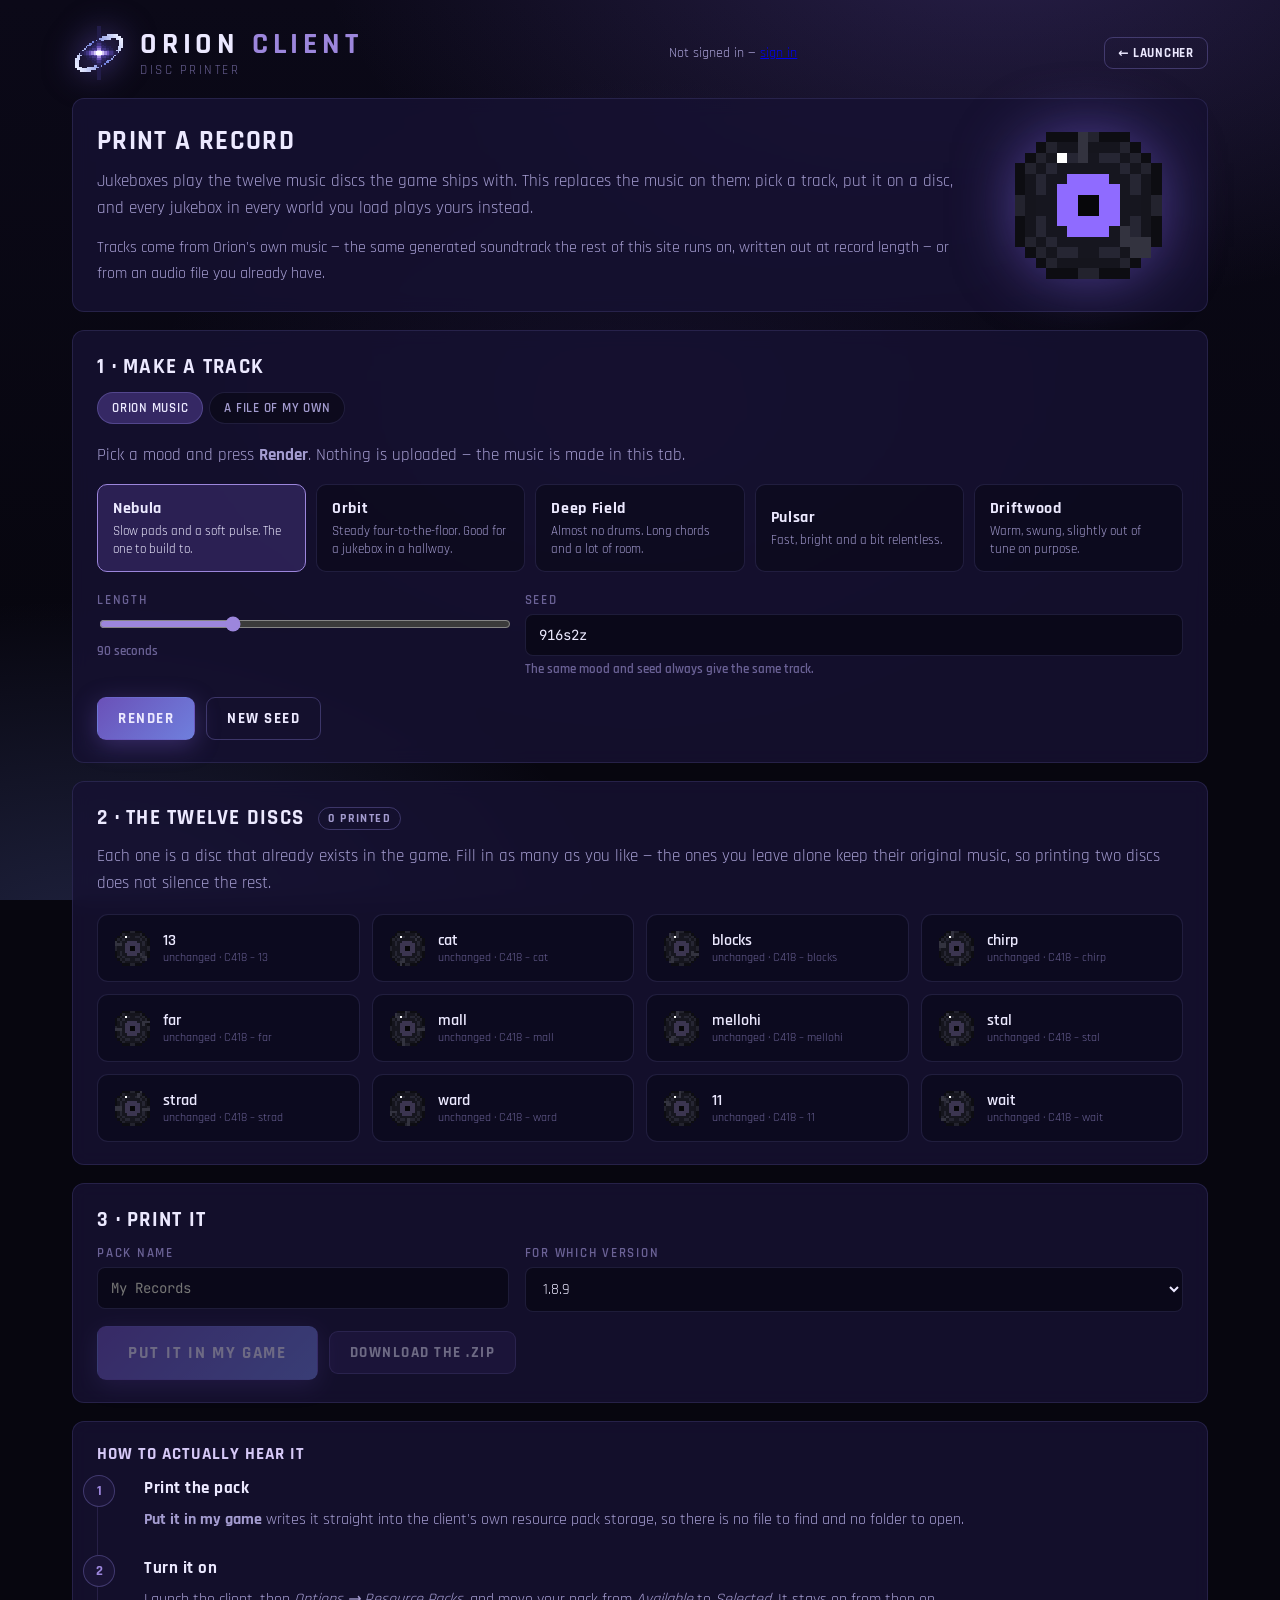
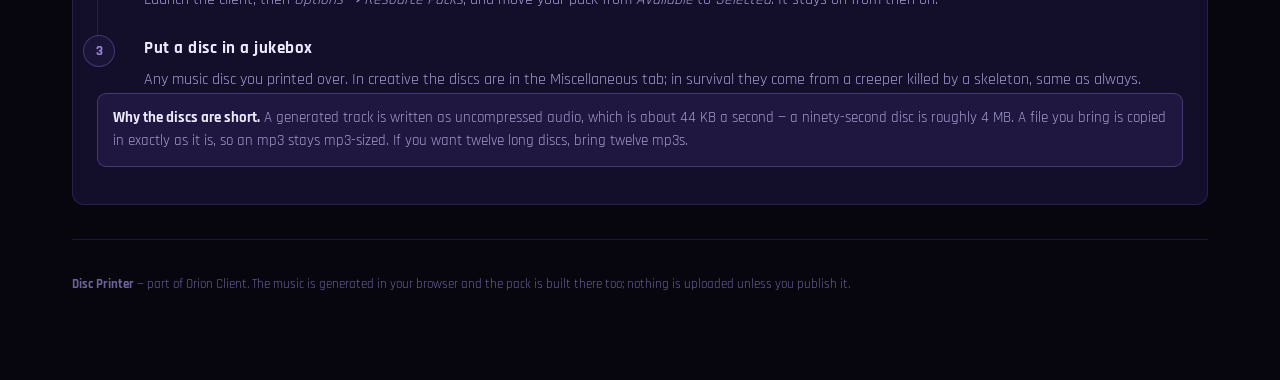
==== orion/discs/index.html @ 7f336e86 "Add the disc printer, the menu theme and proximity voice Three things, and one discovery that made a" ====
<!DOCTYPE html>
<html lang="en">
<head>
<meta charset="utf-8">
<meta name="viewport" content="width=device-width, initial-scale=1, viewport-fit=cover">
<title>Disc Printer — Orion Client</title>
<meta name="description" content="Turn Orion's own music, or your own audio, into music discs your jukeboxes will play.">
<link rel="icon" href="../assets/orion-logo.svg" type="image/svg+xml">
<link rel="preconnect" href="https://fonts.googleapis.com">
<link rel="preconnect" href="https://fonts.gstatic.com" crossorigin>
<link href="https://fonts.googleapis.com/css2?family=Rajdhani:wght@400;600;700&family=JetBrains+Mono:wght@400;600&display=swap" rel="stylesheet">
<link rel="stylesheet" href="../css/orion.css">
<link rel="stylesheet" href="discs.css">
</head>
<body>

<div id="sky"></div>
<canvas id="stars"></canvas>

<div id="shell">
  <header class="top">
    <a class="brand" href="../">
      <img src="../assets/orion-logo.svg" alt="Orion Client logo">
      <div>
        <h1>Orion<span>&nbsp;Client</span></h1>
        <div class="tag">Disc Printer</div>
      </div>
    </a>
    <div id="whoami"></div>
    <nav class="tabs">
      <a class="btn slim ghost" href="../">← Launcher</a>
    </nav>
  </header>

  <div class="hero-discs card">
    <div>
      <h2>Print a record</h2>
      <p class="lede">
        Jukeboxes play the twelve music discs the game ships with. This replaces the music on
        them: pick a track, put it on a disc, and every jukebox in every world you load plays
        yours instead.
      </p>
      <p class="muted" style="margin:10px 0 0">
        Tracks come from Orion's own music — the same generated soundtrack the rest of this site
        runs on, written out at record length — or from an audio file you already have.
      </p>
    </div>
    <div class="hero-art"><canvas id="hero-disc" width="16" height="16" aria-hidden="true"></canvas></div>
  </div>

  <div id="notice"></div>

  <!-- ============================== the press ============================== -->
  <div class="card">
    <h2>1 · Make a track</h2>

    <div class="press-tabs" id="press-tabs">
      <button class="chip on" data-src="gen">Orion music</button>
      <button class="chip" data-src="file">A file of my own</button>
    </div>

    <!-- generated -->
    <div id="src-gen">
      <p class="lede">Pick a mood and press <strong>Render</strong>. Nothing is uploaded — the music is
      made in this tab.</p>
      <div class="moods" id="moods"></div>

      <div class="form-grid">
        <label class="field">
          <span>Length</span>
          <input type="range" id="f-len" min="20" max="240" step="5" value="90">
          <span class="hint" id="len-out">90 seconds</span>
        </label>
        <label class="field">
          <span>Seed</span>
          <input type="text" id="f-seed" maxlength="24" placeholder="anything at all" autocomplete="off" spellcheck="false">
          <span class="hint">The same mood and seed always give the same track.</span>
        </label>
      </div>
      <div class="btn-row">
        <button class="btn primary" id="btn-render">Render</button>
        <button class="btn ghost" id="btn-shuffle">New seed</button>
      </div>
    </div>

    <!-- brought in -->
    <div id="src-file" style="display:none">
      <p class="lede">
        Any audio file the browser can play: mp3, ogg, wav, m4a. It is checked by actually
        decoding it, which is what the game will do too, so if it passes here it plays there.
      </p>
      <div id="drop" class="drop">
        <input type="file" id="file" accept="audio/*,.mp3,.ogg,.wav,.m4a,.flac" hidden>
        <p class="drop-main">Drop an audio file here</p>
        <p class="drop-sub">or <button class="btn slim" id="btn-pick">choose a file</button></p>
      </div>
      <div id="file-report"></div>
    </div>

    <!-- the current take, whichever way it was made -->
    <div id="take" class="take" style="display:none">
      <div class="take-art"><canvas id="take-disc" width="16" height="16"></canvas></div>
      <div class="take-body">
        <div class="take-head">
          <strong id="take-title">Untitled take</strong>
          <span class="pill" id="take-meta"></span>
        </div>
        <canvas id="wave" class="wave" width="900" height="72"></canvas>
        <div class="btn-row">
          <button class="btn slim primary" id="btn-play">Play</button>
          <button class="btn slim" id="btn-assign">Put it on a disc ↓</button>
          <button class="btn slim ghost" id="btn-discard">Throw it away</button>
        </div>
      </div>
    </div>
  </div>

  <!-- ============================== the slots ============================== -->
  <div class="card">
    <h2>2 · The twelve discs <span class="pill" id="slot-count">0 printed</span></h2>
    <p class="lede">
      Each one is a disc that already exists in the game. Fill in as many as you like — the ones
      you leave alone keep their original music, so printing two discs does not silence the rest.
    </p>
    <div class="slot-grid" id="slots"></div>
  </div>

  <!-- ============================== printing ============================== -->
  <div class="card">
    <h2>3 · Print it</h2>

    <div class="form-grid">
      <label class="field">
        <span>Pack name</span>
        <input type="text" id="f-title" maxlength="48" placeholder="My Records" autocomplete="off">
      </label>
      <label class="field">
        <span>For which version</span>
        <select id="f-version">
          <option value="1.8" selected>1.8.9</option>
          <option value="1.12.2">1.12.2</option>
        </select>
      </label>
    </div>

    <div id="print-error" class="note bad hide"></div>

    <div class="btn-row">
      <button class="btn primary big" id="btn-install">Put it in my game</button>
      <button class="btn" id="btn-download">Download the .zip</button>
      <button class="btn ghost" id="btn-publish" style="display:none">Publish to the store</button>
    </div>

    <div id="print-result"></div>

    <div class="note" id="installed-note" style="display:none"></div>
  </div>

  <!-- ============================== how and why ============================== -->
  <div class="card">
    <h3>How to actually hear it</h3>
    <ol class="steps">
      <li>
        <h4>Print the pack</h4>
        <p><strong>Put it in my game</strong> writes it straight into the client's own resource
        pack storage, so there is no file to find and no folder to open.</p>
      </li>
      <li>
        <h4>Turn it on</h4>
        <p>Launch the client, then <em>Options → Resource Packs</em>, and move your pack from
        <em>Available</em> to <em>Selected</em>. It stays on from then on.</p>
      </li>
      <li>
        <h4>Put a disc in a jukebox</h4>
        <p>Any music disc you printed over. In creative the discs are in the Miscellaneous tab;
        in survival they come from a creeper killed by a skeleton, same as always.</p>
      </li>
    </ol>
    <div class="note">
      <strong>Why the discs are short.</strong> A generated track is written as uncompressed
      audio, which is about 44 KB a second — a ninety-second disc is roughly 4 MB. A file you
      bring is copied in exactly as it is, so an mp3 stays mp3-sized. If you want twelve long
      discs, bring twelve mp3s.
    </div>
  </div>

  <footer class="foot">
    <p>
      <strong>Disc Printer</strong> — part of Orion Client. The music is generated in your
      browser and the pack is built there too; nothing is uploaded unless you publish it.
    </p>
  </footer>
</div>

<script src="../js/config.js"></script>
<script src="../js/versions.js"></script>
<script src="../js/zip.js"></script>
<script src="../js/packs.js"></script>
<script src="../js/account.js"></script>
<script src="js/music.js"></script>
<script src="js/wav.js"></script>
<script src="js/art.js"></script>
<script src="js/pack.js"></script>
<script src="js/app.js"></script>
</body>
</html>
---- orion/css/orion.css ----
/* ORION CLIENT — launcher shell. Palette is lifted from the Orion mark. */
:root {
  --void:   #07060f;
  --bg0:    #0b0918;
  --bg1:    #120e26;
  --bg2:    #1a1436;
  --panel:  rgba(23, 18, 51, 0.82);
  --panel2: rgba(32, 25, 68, 0.92);
  --line:   rgba(140, 130, 220, 0.16);
  --line2:  rgba(140, 130, 220, 0.34);
  --txt:    #ece9ff;
  --txt2:   #a49cd0;
  --txt3:   #6b6296;
  --violet: #6a51b8;
  --lilac:  #9c86dc;
  --peri:   #6f7fdd;
  --pale:   #d6c9f7;
  --ok:     #6ee7a0;
  --warn:   #ffc95a;
  --bad:    #ff6b8a;
  --r: 12px;
  --font: 'Rajdhani', 'Segoe UI', system-ui, -apple-system, sans-serif;
  --mono: 'JetBrains Mono', 'Consolas', ui-monospace, monospace;
}

* { box-sizing: border-box; }
html, body { margin: 0; padding: 0; min-height: 100%; }
body {
  background: var(--void);
  color: var(--txt);
  font-family: var(--font);
  font-size: 16px;
  -webkit-font-smoothing: antialiased;
}

/* Starfield + nebula wash behind everything. */
#sky {
  position: fixed; inset: 0; z-index: 0; pointer-events: none;
  background:
    radial-gradient(1100px 620px at 78% -8%,  rgba(106, 81, 184, 0.30), transparent 62%),
    radial-gradient(900px 560px at 6% 104%,   rgba(111, 127, 221, 0.22), transparent 60%),
    radial-gradient(700px 480px at 50% 46%,   rgba(60, 44, 120, 0.20),  transparent 70%),
    linear-gradient(180deg, var(--bg0), var(--void) 70%);
}
#stars { position: fixed; inset: 0; z-index: 0; pointer-events: none; opacity: 0.85; }

/* ============================== shell ============================== */
#shell {
  position: relative; z-index: 1;
  max-width: 1180px; margin: 0 auto; padding: 0 22px 72px;
}

header.top {
  display: flex; align-items: center; gap: 16px;
  padding: 26px 0 18px;
}
.brand { display: flex; align-items: center; gap: 14px; text-decoration: none; color: inherit; }
.brand img { width: 54px; height: 54px; display: block; image-rendering: pixelated; filter: drop-shadow(0 0 16px rgba(122, 96, 220, 0.55)); }
.brand h1 {
  margin: 0; font-size: 30px; font-weight: 700; letter-spacing: 0.16em;
  text-transform: uppercase; line-height: 1;
}
.brand h1 span { color: var(--lilac); }
.brand .tag { margin-top: 3px; font-size: 12.5px; color: var(--txt3); letter-spacing: 0.20em; text-transform: uppercase; }

nav.tabs { margin-left: auto; display: flex; gap: 6px; flex-wrap: wrap; }
nav.tabs button {
  font-family: var(--font); font-size: 14px; font-weight: 600;
  letter-spacing: 0.07em; text-transform: uppercase;
  color: var(--txt2); background: transparent;
  border: 1px solid transparent; border-radius: 999px;
  padding: 9px 13px; cursor: pointer; transition: all .16s ease;
  white-space: nowrap;
}
nav.tabs button:hover { color: var(--txt); background: rgba(140, 130, 220, 0.10); }
/* A tab that leaves the page rather than switching view, styled to match. */
nav.tabs .tab-link {
  font-family: var(--font); font-size: 14px; font-weight: 600;
  letter-spacing: 0.07em; text-transform: uppercase;
  color: var(--txt2); text-decoration: none;
  border: 1px solid transparent; border-radius: 999px;
  padding: 9px 13px; transition: all .16s ease; white-space: nowrap;
  display: inline-flex; align-items: center;
}
nav.tabs .tab-link:hover { color: var(--txt); background: rgba(140, 130, 220, 0.10); }
nav.tabs .tab-link::after { content: ' ↗'; font-size: 10px; opacity: 0.6; margin-left: 3px; }

nav.tabs button[aria-selected="true"] {
  color: var(--txt); background: rgba(106, 81, 184, 0.26); border-color: var(--line2);
}

/* ============================== views ============================== */
.view { display: none; animation: rise .26s ease both; }
.view.on { display: block; }
@keyframes rise { from { opacity: 0; transform: translateY(8px); } to { opacity: 1; transform: none; } }

.card {
  background: var(--panel); border: 1px solid var(--line); border-radius: var(--r);
  padding: 22px 24px; margin: 0 0 18px;
  backdrop-filter: blur(9px);
}
.card > h2, .card > h3 { margin: 0 0 12px; letter-spacing: 0.06em; }
.card > h2 { font-size: 21px; text-transform: uppercase; }
.card > h3 { font-size: 16.5px; color: var(--pale); text-transform: uppercase; }
.card p { margin: 0 0 12px; color: var(--txt2); line-height: 1.62; }
.card p:last-child { margin-bottom: 0; }
.card a { color: var(--peri); }

.lede { font-size: 17px; color: var(--txt2); line-height: 1.65; }
.muted { color: var(--txt3); }
.mono { font-family: var(--mono); font-size: 13.5px; }

/* ============================== hero ============================== */
.hero { display: grid; grid-template-columns: minmax(0, 1fr) 300px; gap: 26px; align-items: center; }
.hero-art { display: grid; place-items: center; }
.hero-art img {
  width: 100%; max-width: 268px; image-rendering: pixelated;
  filter: drop-shadow(0 0 42px rgba(122, 96, 220, 0.55));
  animation: hover 7s ease-in-out infinite;
}
@keyframes hover { 0%,100% { transform: translateY(-6px); } 50% { transform: translateY(6px); } }
.hero h2 { font-size: 30px; margin: 0 0 10px; letter-spacing: 0.05em; text-transform: uppercase; }

@media (max-width: 820px) {
  .hero { grid-template-columns: 1fr; }
  .hero-art { order: -1; }
  .brand h1 { font-size: 24px; }
  .brand img { width: 44px; height: 44px; }
  nav.tabs { width: 100%; margin-left: 0; }
  header.top { flex-wrap: wrap; padding-top: 18px; }
}
@media (max-width: 560px) {
  #shell { padding: 0 14px 56px; }
  .card { padding: 18px 16px; }
  nav.tabs { gap: 5px; }
  nav.tabs button { font-size: 12.5px; padding: 8px 12px; letter-spacing: 0.06em; flex: 1 1 auto; }
  .hero h2, .card > h2 { font-size: 22px; }
  .steps > li { padding-left: 34px; }
}

/* ============================== version picker ============================== */
.ver-row { display: flex; gap: 10px; flex-wrap: wrap; }
.ver {
  font-family: var(--font); text-align: left; cursor: pointer;
  background: rgba(7, 6, 15, 0.5); color: var(--txt);
  border: 1px solid var(--line); border-radius: 10px;
  padding: 11px 16px; min-width: 172px;
  display: flex; flex-direction: column; gap: 2px;
  transition: all .16s ease;
}
.ver:hover { border-color: var(--line2); background: rgba(106, 81, 184, 0.16); }
.ver.on {
  border-color: var(--lilac);
  background: linear-gradient(135deg, rgba(106, 81, 184, 0.34), rgba(111, 127, 221, 0.20));
  box-shadow: 0 4px 18px rgba(106, 81, 184, 0.28);
}
.ver.bad { opacity: 0.55; }
.ver-num { font-size: 19px; font-weight: 700; letter-spacing: 0.03em; }
.ver-note { font-size: 11.5px; color: var(--txt3); letter-spacing: 0.02em; }
.ver.on .ver-note { color: var(--txt2); }

/* ============================== buttons ============================== */
.btn {
  font-family: var(--font); font-size: 15px; font-weight: 700;
  letter-spacing: 0.10em; text-transform: uppercase;
  color: var(--txt); background: rgba(106, 81, 184, 0.24);
  border: 1px solid var(--line2); border-radius: 9px;
  padding: 11px 20px; cursor: pointer; transition: all .16s ease;
  text-decoration: none; display: inline-flex; align-items: center; gap: 9px;
}
.btn:hover:not(:disabled) { background: rgba(106, 81, 184, 0.44); border-color: var(--lilac); transform: translateY(-1px); }
.btn:disabled { opacity: 0.42; cursor: not-allowed; }
.btn.primary {
  background: linear-gradient(135deg, var(--violet), var(--peri));
  border-color: transparent; box-shadow: 0 6px 24px rgba(106, 81, 184, 0.42);
}
.btn.primary:hover:not(:disabled) { box-shadow: 0 8px 30px rgba(111, 127, 221, 0.55); }
.btn.big { font-size: 17px; padding: 15px 30px; }
.btn.slim { font-size: 12.5px; padding: 7px 13px; letter-spacing: 0.06em; }
.btn.ghost { background: transparent; }
.btn.danger:hover:not(:disabled) { background: rgba(255, 107, 138, 0.22); border-color: var(--bad); }
.btn-row { display: flex; gap: 11px; flex-wrap: wrap; align-items: center; }

/* ============================== forms ============================== */
label.field { display: block; margin: 0 0 14px; }
label.field > span {
  display: block; margin-bottom: 6px;
  font-size: 12.5px; font-weight: 600; letter-spacing: 0.14em;
  text-transform: uppercase; color: var(--txt3);
}
input[type=text], input[type=url], input[type=password], input[type=search], textarea, select {
  width: 100%; font-family: var(--mono); font-size: 14px;
  color: var(--txt); background: rgba(7, 6, 15, 0.62);
  border: 1px solid var(--line); border-radius: 8px;
  padding: 11px 13px; transition: border-color .16s ease;
}
input:focus, textarea:focus, select:focus { outline: none; border-color: var(--lilac); }
textarea { resize: vertical; min-height: 120px; line-height: 1.5; }
select { font-family: var(--font); font-size: 15px; }
.form-grid { display: grid; grid-template-columns: 1fr 1.6fr; gap: 0 16px; }
@media (max-width: 700px) { .form-grid { grid-template-columns: 1fr; } }

/* ============================== notices ============================== */
.note {
  border-radius: 9px; padding: 13px 15px; margin: 0 0 15px;
  border: 1px solid var(--line2); background: rgba(106, 81, 184, 0.14);
  font-size: 14.5px; line-height: 1.58; color: var(--txt2);
}
.note strong { color: var(--txt); }
.note.warn { border-color: rgba(255, 201, 90, 0.44); background: rgba(255, 201, 90, 0.10); }
.note.bad  { border-color: rgba(255, 107, 138, 0.44); background: rgba(255, 107, 138, 0.10); }
.note.ok   { border-color: rgba(110, 231, 160, 0.44); background: rgba(110, 231, 160, 0.10); }
.note code { font-family: var(--mono); font-size: 13px; background: rgba(7, 6, 15, 0.6); padding: 2px 6px; border-radius: 4px; }
.note.hide { display: none; }

/* ============================== server list ============================== */
.srv-list { display: flex; flex-direction: column; gap: 11px; }
.srv {
  display: grid; grid-template-columns: 12px minmax(0, 1fr) auto;
  gap: 15px; align-items: center;
  background: var(--panel2); border: 1px solid var(--line);
  border-radius: 10px; padding: 14px 17px;
  transition: border-color .16s ease;
}
.srv:hover { border-color: var(--line2); }
.dot { width: 11px; height: 11px; border-radius: 50%; background: var(--txt3); box-shadow: 0 0 0 3px rgba(107, 98, 150, 0.16); }
.dot.ok  { background: var(--ok);  box-shadow: 0 0 0 3px rgba(110, 231, 160, 0.20); }
.dot.bad { background: var(--bad); box-shadow: 0 0 0 3px rgba(255, 107, 138, 0.20); }
.dot.busy { background: var(--warn); animation: pulse 1s ease-in-out infinite; }
@keyframes pulse { 0%,100% { opacity: 1; } 50% { opacity: 0.32; } }

.srv-name { font-size: 18px; font-weight: 600; letter-spacing: 0.02em; word-break: break-word; }
.srv-addr { font-family: var(--mono); font-size: 13px; color: var(--txt2); word-break: break-all; margin-top: 3px; }
.srv-meta { font-size: 12.5px; color: var(--txt3); margin-top: 5px; }
.srv-meta .bad { color: var(--bad); }
.srv-meta .ok { color: var(--ok); }
.srv-acts { display: flex; gap: 7px; flex-wrap: wrap; justify-content: flex-end; }
@media (max-width: 700px) {
  .srv { grid-template-columns: 12px minmax(0, 1fr); }
  .srv-acts { grid-column: 1 / -1; justify-content: flex-start; }
}

.empty { text-align: center; padding: 40px 20px; color: var(--txt3); }
.empty img { width: 84px; image-rendering: pixelated; opacity: 0.45; margin-bottom: 14px; }

/* ============================== guide ============================== */
.steps { counter-reset: step; list-style: none; padding: 0; margin: 0; }
.steps > li {
  counter-increment: step; position: relative;
  padding: 0 0 22px 46px; margin: 0;
  border-left: 1px solid var(--line); 
}
.steps > li:last-child { border-left-color: transparent; padding-bottom: 0; }
.steps > li::before {
  content: counter(step);
  position: absolute; left: -15px; top: -2px;
  width: 30px; height: 30px; border-radius: 50%;
  display: grid; place-items: center;
  font-weight: 700; font-size: 14px;
  background: var(--bg2); border: 1px solid var(--line2); color: var(--lilac);
}
.steps h4 { margin: 2px 0 8px; font-size: 17px; letter-spacing: 0.03em; }
.steps p { margin: 0 0 10px; color: var(--txt2); line-height: 1.62; }
.steps p:last-child { margin-bottom: 0; }
.steps a { color: var(--peri); }

pre.code {
  font-family: var(--mono); font-size: 13px; line-height: 1.6;
  background: rgba(7, 6, 15, 0.72); border: 1px solid var(--line);
  border-radius: 8px; padding: 13px 15px; margin: 0 0 12px;
  overflow-x: auto; color: var(--pale);
}
pre.code .c { color: var(--txt3); }

table.tbl { width: 100%; border-collapse: collapse; font-size: 14.5px; margin: 0 0 12px; display: block; overflow-x: auto; }
table.tbl th, table.tbl td { text-align: left; padding: 9px 12px; border-bottom: 1px solid var(--line); }
table.tbl th { color: var(--txt3); font-size: 12px; letter-spacing: 0.12em; text-transform: uppercase; font-weight: 600; }
table.tbl td { color: var(--txt2); }
table.tbl td:first-child { color: var(--txt); font-family: var(--mono); font-size: 13px; white-space: nowrap; }

/* ============================== game frame ============================== */
#game-shell { position: fixed; inset: 0; z-index: 50; background: #000; display: none; }
#game-shell.on { display: block; }
#game_frame { position: absolute; inset: 0; }
#game_frame canvas { display: block; }
#game-exit {
  position: fixed; top: 10px; right: 12px; z-index: 60;
  font-size: 11.5px; padding: 6px 12px; opacity: 0.30;
}
#game-exit:hover { opacity: 1; }

/* ------------------------------------------------------------ boot screen
   Shown from the moment Launch is pressed until the game's own canvas takes
   over. It is the one loading screen Orion fully owns — the client's own is a
   texture, replaceable from theme/ — so it carries the stages and says how far
   along they are. */
#boot {
  position: fixed; inset: 0; z-index: 55; display: none; place-items: center;
  background: radial-gradient(1200px 700px at 50% 32%, var(--bg1) 0%, var(--void) 72%);
}
#boot.on { display: grid; }
#boot #boot-stars { position: absolute; inset: 0; width: 100%; height: 100%; }
#boot .inner { text-align: center; position: relative; z-index: 1; width: min(420px, 86vw); }
#boot img { width: 132px; image-rendering: pixelated; animation: hover 3.2s ease-in-out infinite; filter: drop-shadow(0 0 34px rgba(122, 96, 220, 0.6)); }
#boot .msg { margin-top: 22px; letter-spacing: 0.20em; text-transform: uppercase; font-size: 13.5px; color: var(--txt2); }
#boot .sub { margin-top: 9px; font-family: var(--mono); font-size: 12.5px; color: var(--txt3); }

.boot-stages {
  list-style: none; margin: 26px 0 0; padding: 0;
  text-align: left; display: grid; gap: 7px;
}
.boot-stages li {
  display: flex; align-items: center; gap: 10px;
  font-size: 14px; color: var(--txt3); letter-spacing: 0.01em;
  transition: color .2s ease;
}
.boot-stages li::before {
  content: ''; width: 9px; height: 9px; border-radius: 50%; flex: none;
  border: 1px solid var(--line2); background: transparent;
  transition: all .2s ease;
}
.boot-stages li.now { color: var(--txt); }
.boot-stages li.now::before {
  border-color: var(--lilac); background: var(--lilac);
  box-shadow: 0 0 0 4px rgba(156,134,220,0.18);
  animation: pulse 1.1s ease-in-out infinite;
}
.boot-stages li.done { color: var(--txt2); }
.boot-stages li.done::before { border-color: var(--ok); background: var(--ok); box-shadow: none; animation: none; }
@keyframes pulse { 50% { box-shadow: 0 0 0 9px rgba(156,134,220,0.05); } }
@media (prefers-reduced-motion: reduce) { .boot-stages li.now::before { animation: none; } #boot img { animation: none; } }

.boot-bar {
  margin-top: 20px; height: 4px; border-radius: 999px; overflow: hidden;
  background: rgba(140,130,220,0.14);
}
.boot-bar span {
  display: block; height: 100%; width: 0;
  background: linear-gradient(90deg, var(--violet), var(--lilac), var(--peri));
  transition: width .45s cubic-bezier(.4,0,.2,1);
}
/* While a stage is running there is nothing honest to count, so the bar
   shimmers at the width the finished stages earned rather than creeping. */
.boot-bar.working span {
  background-size: 220% 100%;
  animation: slide 1.5s linear infinite;
}
@keyframes slide { to { background-position: -220% 0; } }
@media (prefers-reduced-motion: reduce) { .boot-bar.working span { animation: none; } }

.boot-foot {
  margin-top: 14px; display: flex; justify-content: space-between; gap: 14px;
  font-size: 11.5px; color: var(--txt3); text-align: left;
}
.boot-foot #boot-elapsed { font-family: var(--mono); flex: none; }
.boot-foot #boot-hint { text-align: right; }

footer.foot {
  margin-top: 34px; padding-top: 20px; border-top: 1px solid var(--line);
  font-size: 13px; color: var(--txt3); line-height: 1.7;
}
footer.foot a { color: var(--txt2); }

.pill {
  display: inline-block; font-size: 11.5px; font-weight: 700;
  letter-spacing: 0.12em; text-transform: uppercase;
  padding: 3px 9px; border-radius: 999px; margin-left: 8px;
  border: 1px solid var(--line2); color: var(--txt2); vertical-align: middle;
}
.pill.ok  { color: var(--ok);  border-color: rgba(110, 231, 160, 0.5); }
.pill.bad { color: var(--bad); border-color: rgba(255, 107, 138, 0.5); }
.pill.warn { color: var(--warn); border-color: rgba(255, 201, 90, 0.5); }

.sr { position: absolute; width: 1px; height: 1px; overflow: hidden; clip: rect(0 0 0 0); white-space: nowrap; }

/* ============================== sign-in gate ============================== */
#gate {
  position: fixed; inset: 0; z-index: 80;
  display: none; place-items: center; padding: 24px;
  background: radial-gradient(900px 600px at 70% 0%, rgba(106,81,184,0.26), transparent 60%), var(--void);
  overflow: auto;
}
#gate.on { display: grid; }
.gate-box {
  width: 100%; max-width: 400px;
  background: var(--panel); border: 1px solid var(--line2); border-radius: 16px;
  padding: 30px 28px; text-align: center;
  box-shadow: 0 24px 70px rgba(0,0,0,0.55);
}
.gate-logo { width: 74px; image-rendering: pixelated; filter: drop-shadow(0 0 22px rgba(122,96,220,0.55)); }
.gate-box h2 {
  margin: 12px 0 4px; font-size: 24px; letter-spacing: 0.14em; text-transform: uppercase;
}
.gate-sub { margin: 0 0 20px; color: var(--txt3); font-size: 14px; }
.gate-tabs { display: flex; gap: 4px; background: rgba(7,6,15,0.5); border: 1px solid var(--line); border-radius: 9px; padding: 4px; margin-bottom: 20px; }
.gate-tab {
  flex: 1; font-family: var(--font); font-size: 13.5px; font-weight: 600; letter-spacing: 0.05em;
  color: var(--txt2); background: transparent; border: 1px solid transparent; border-radius: 6px;
  padding: 8px 6px; cursor: pointer; transition: all .14s ease;
}
.gate-tab:hover { color: var(--txt); }
.gate-tab.on { color: var(--txt); background: rgba(106,81,184,0.42); border-color: var(--line2); }
.gate-box .field { text-align: left; }
.gate-fine { margin: 16px 0 0; font-size: 12px; color: var(--txt3); line-height: 1.55; }

/* the signed-in strip in the header */
#whoami { display: flex; align-items: center; gap: 10px; margin-left: auto; }
#whoami .who { font-size: 13.5px; color: var(--txt2); }
/* "Sign out" is two words that must not wrap onto two lines in the header. */
#whoami .btn { white-space: nowrap; }
#whoami .who strong { color: var(--txt); }
#whoami .code {
  font-family: var(--mono); font-size: 12px; color: var(--lilac);
  background: rgba(106,81,184,0.2); border: 1px solid var(--line);
  padding: 3px 8px; border-radius: 6px; cursor: pointer;
}
#whoami .code:hover { border-color: var(--lilac); }
@media (max-width: 820px) { #whoami { margin-left: 0; order: 3; width: 100%; } }

/* ---------------------------------------------------------- proximity voice
   Four conditions have to hold at once for voice to work, so they are shown as
   a list that fills in rather than one pass/fail line: which one is missing is
   the whole answer. */
.steps-tight { display: grid; gap: 9px; margin: 20px 0; }
.req {
  display: flex; gap: 11px; align-items: flex-start; padding: 11px 13px;
  border-radius: 10px; background: rgba(7,6,15,0.4); border: 1px solid var(--line);
}
.req > .dot { margin-top: 5px; }
.req strong { display: block; font-size: 15px; color: var(--txt2); }
.req span:not(.dot) { display: block; font-size: 13px; color: var(--txt3); margin-top: 2px; }
.req.ok { border-color: rgba(110,231,160,0.34); }
.req.ok strong { color: var(--txt); }
.req.bad { border-color: rgba(255,107,138,0.34); }
.req.bad strong { color: var(--bad); }
.req.warn { border-color: rgba(255,201,90,0.3); }

.mic-row { display: flex; align-items: center; gap: 12px; margin: 4px 0 16px; }
.mic-meter {
  flex: 1; height: 12px; border-radius: 999px; overflow: hidden;
  background: rgba(0,0,0,0.45); border: 1px solid var(--line);
}
.mic-meter span {
  display: block; height: 100%; width: 0;
  background: linear-gradient(90deg, var(--ok), var(--lilac));
  transition: width .06s linear;
}
.mic-row .mono { font-size: 12px; color: var(--txt3); max-width: 240px; overflow: hidden; text-overflow: ellipsis; white-space: nowrap; }

/* --------------------------------------------------------------------- chips
   A small toggle used by the mod store's version filters, the disc printer's
   track sources and the theme builder. It lives here rather than in one page's
   stylesheet because three pages now share it. */
.chip {
  font-family: var(--font); font-size: 12.5px; font-weight: 600; letter-spacing: 0.06em;
  text-transform: uppercase; color: var(--txt2);
  background: rgba(7,6,15,0.5); border: 1px solid var(--line);
  border-radius: 999px; padding: 7px 14px; cursor: pointer; transition: all .14s ease;
}
.chip:hover { color: var(--txt); border-color: var(--lilac); }
.chip.on { color: var(--txt); background: rgba(106,81,184,0.4); border-color: var(--line2); }
---- orion/discs/discs.css ----
/* ORION DISC PRINTER — layout
   Built on css/orion.css: the shell, cards, buttons and fields all come from
   there, and only what is specific to printing records lives here. */

.hero-discs { display: grid; grid-template-columns: minmax(0,1fr) 190px; gap: 24px; align-items: center; }
.hero-discs h2 { margin: 0 0 10px; font-size: 27px; letter-spacing: 0.05em; text-transform: uppercase; }
.hero-discs .hero-art canvas {
  width: 100%; max-width: 168px; image-rendering: pixelated;
  filter: drop-shadow(0 0 30px rgba(122,96,220,0.55));
  animation: spin 14s linear infinite;
}
@keyframes spin { to { transform: rotate(360deg); } }
@media (prefers-reduced-motion: reduce) { .hero-discs .hero-art canvas { animation: none; } }
@media (max-width: 760px) { .hero-discs { grid-template-columns: 1fr; } .hero-discs .hero-art { display: none; } }

/* ---------------------------------------------------------------- the press */

.press-tabs { display: flex; gap: 6px; flex-wrap: wrap; margin: 4px 0 18px; }

.moods { display: grid; grid-template-columns: repeat(auto-fill, minmax(196px, 1fr)); gap: 10px; margin: 14px 0 20px; }
.mood {
  text-align: left; cursor: pointer; padding: 13px 15px; border-radius: 10px;
  background: rgba(7,6,15,0.42); border: 1px solid var(--line);
  color: var(--txt2); font-family: var(--font); transition: all .14s ease;
}
.mood:hover { border-color: var(--line2); color: var(--txt); }
.mood.on { border-color: var(--lilac); background: rgba(106,81,184,0.28); color: var(--txt); }
.mood strong { display: block; font-size: 16px; letter-spacing: 0.04em; color: var(--txt); margin-bottom: 3px; }
.mood span { font-size: 13px; line-height: 1.4; display: block; }

.field .hint { font-size: 12.5px; color: var(--txt3); letter-spacing: 0; text-transform: none; margin-top: 5px; display: block; }
input[type=range] { accent-color: var(--lilac); width: 100%; }

.drop {
  border: 1px dashed var(--line2); border-radius: 12px; padding: 30px 18px;
  text-align: center; background: rgba(7,6,15,0.34); transition: all .14s ease;
}
.drop.over { border-color: var(--lilac); background: rgba(106,81,184,0.2); }
.drop-main { margin: 0 0 6px; font-size: 17px; color: var(--txt); }
.drop-sub { margin: 0; color: var(--txt2); font-size: 14px; }

/* ------------------------------------------------------------- current take */

.take {
  display: grid; grid-template-columns: 92px minmax(0,1fr); gap: 18px; align-items: center;
  margin-top: 22px; padding: 18px; border-radius: 12px;
  background: rgba(7,6,15,0.44); border: 1px solid var(--line2);
}
.take-art canvas { width: 84px; height: 84px; image-rendering: pixelated; display: block; }
.take-head { display: flex; align-items: center; gap: 10px; flex-wrap: wrap; margin-bottom: 10px; }
.take-head strong { font-size: 18px; letter-spacing: 0.03em; }
.wave {
  width: 100%; height: 62px; display: block; border-radius: 8px;
  background: rgba(0,0,0,0.34); border: 1px solid var(--line); margin-bottom: 12px;
}
@media (max-width: 620px) { .take { grid-template-columns: 1fr; } }

/* ------------------------------------------------------------------- slots */

.slot-grid { display: grid; grid-template-columns: repeat(auto-fill, minmax(228px, 1fr)); gap: 12px; margin-top: 16px; }
.slot {
  border: 1px solid var(--line); border-radius: 11px; padding: 13px 14px;
  background: rgba(7,6,15,0.4); transition: all .14s ease;
}
.slot.filled { border-color: var(--line2); background: rgba(106,81,184,0.16); }
.slot.target { border-color: var(--lilac); box-shadow: 0 0 0 1px var(--lilac) inset; }
.slot-top { display: flex; align-items: center; gap: 11px; }
.slot-top canvas { width: 40px; height: 40px; image-rendering: pixelated; flex: none; }
.slot-id { font-family: var(--mono); font-size: 12px; color: var(--txt3); }
.slot-name { font-size: 15.5px; color: var(--txt); font-weight: 600; }
.slot-was { font-size: 12px; color: var(--txt3); }
.slot-fields { margin-top: 11px; display: grid; gap: 7px; }
.slot-fields input {
  width: 100%; font-size: 14px; padding: 7px 9px; border-radius: 7px;
  background: rgba(0,0,0,0.4); border: 1px solid var(--line); color: var(--txt);
  font-family: var(--font);
}
.slot-fields input:focus { outline: none; border-color: var(--lilac); }
.slot-acts { display: flex; gap: 6px; margin-top: 10px; flex-wrap: wrap; }

/* ----------------------------------------------------------------- results */

.rendering { display: flex; align-items: center; gap: 12px; color: var(--txt2); margin-top: 14px; }
.spinner {
  width: 15px; height: 15px; border-radius: 50%; flex: none;
  border: 2px solid rgba(156,134,220,0.28); border-top-color: var(--lilac);
  animation: turn .7s linear infinite;
}
@keyframes turn { to { transform: rotate(360deg); } }
@media (prefers-reduced-motion: reduce) { .spinner { animation-duration: 2.4s; } }

.filelist { font-family: var(--mono); font-size: 12px; color: var(--txt3); margin-top: 10px; line-height: 1.7; }
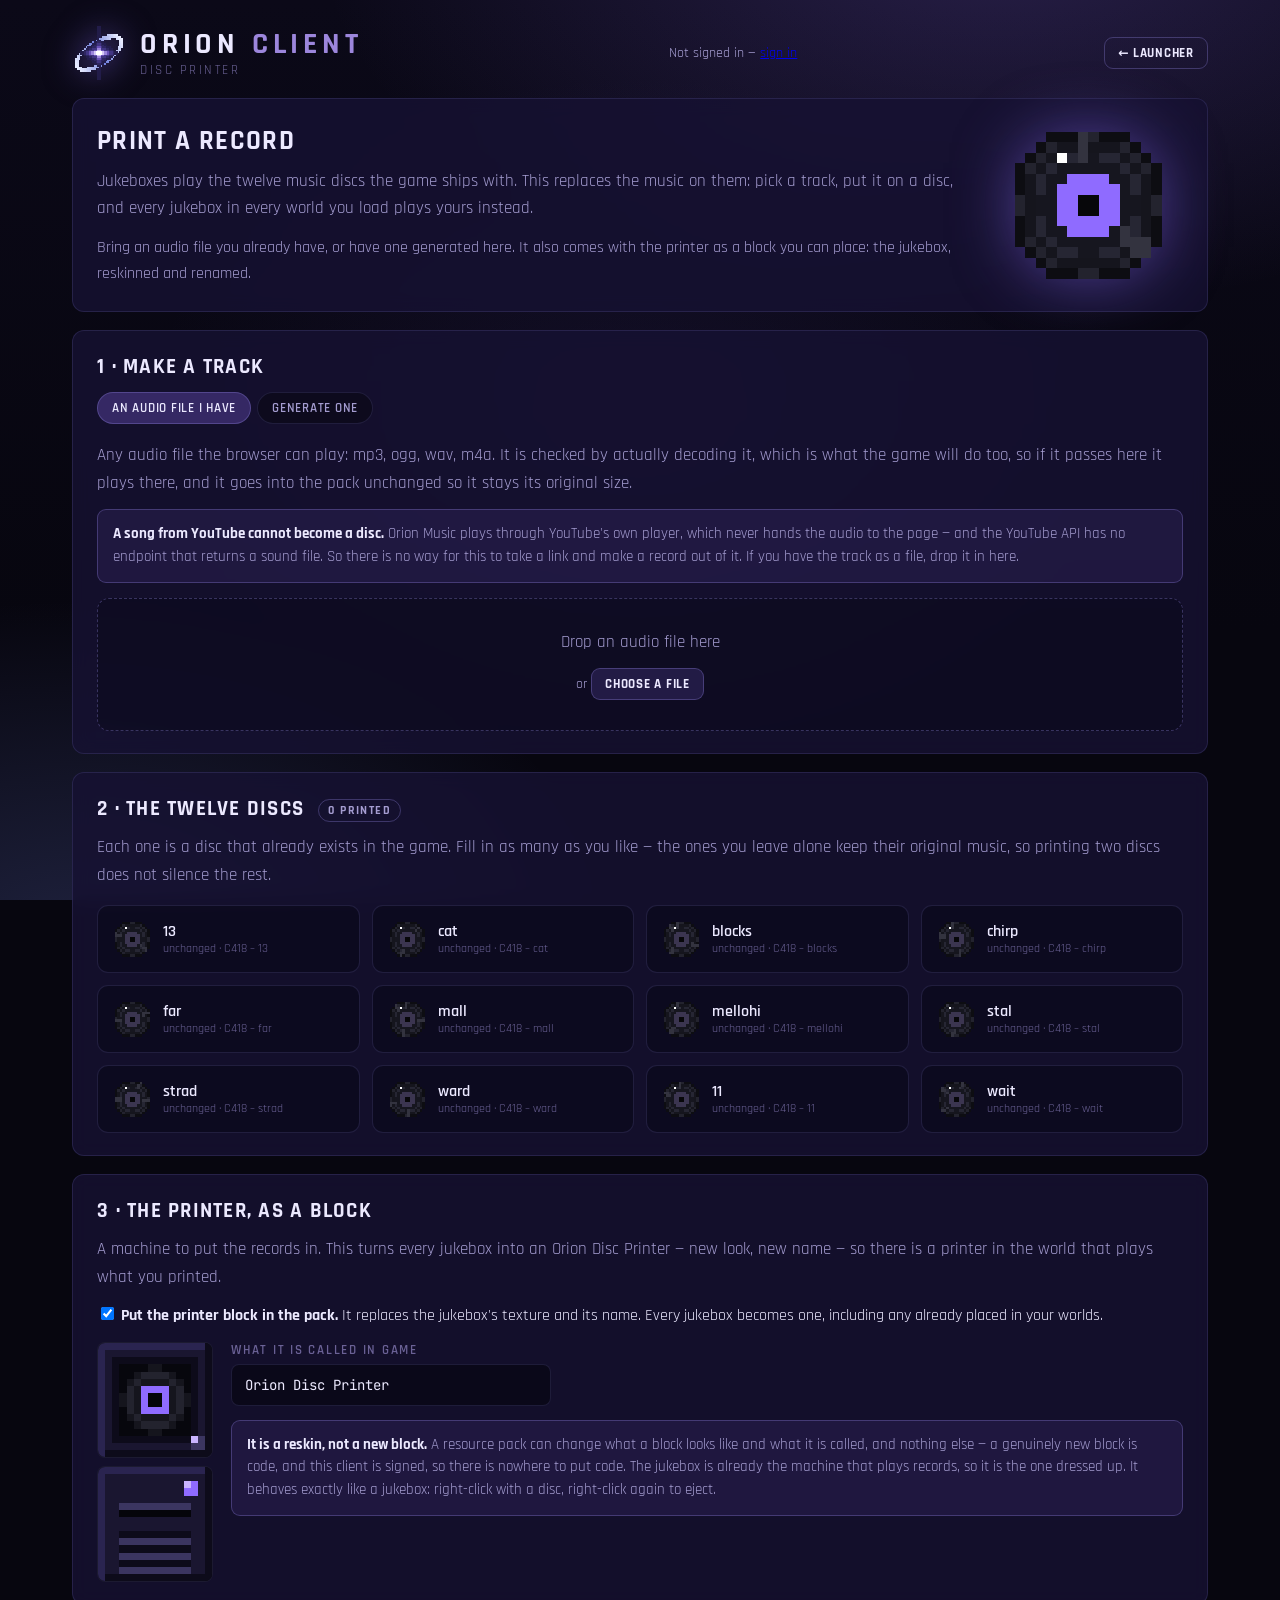
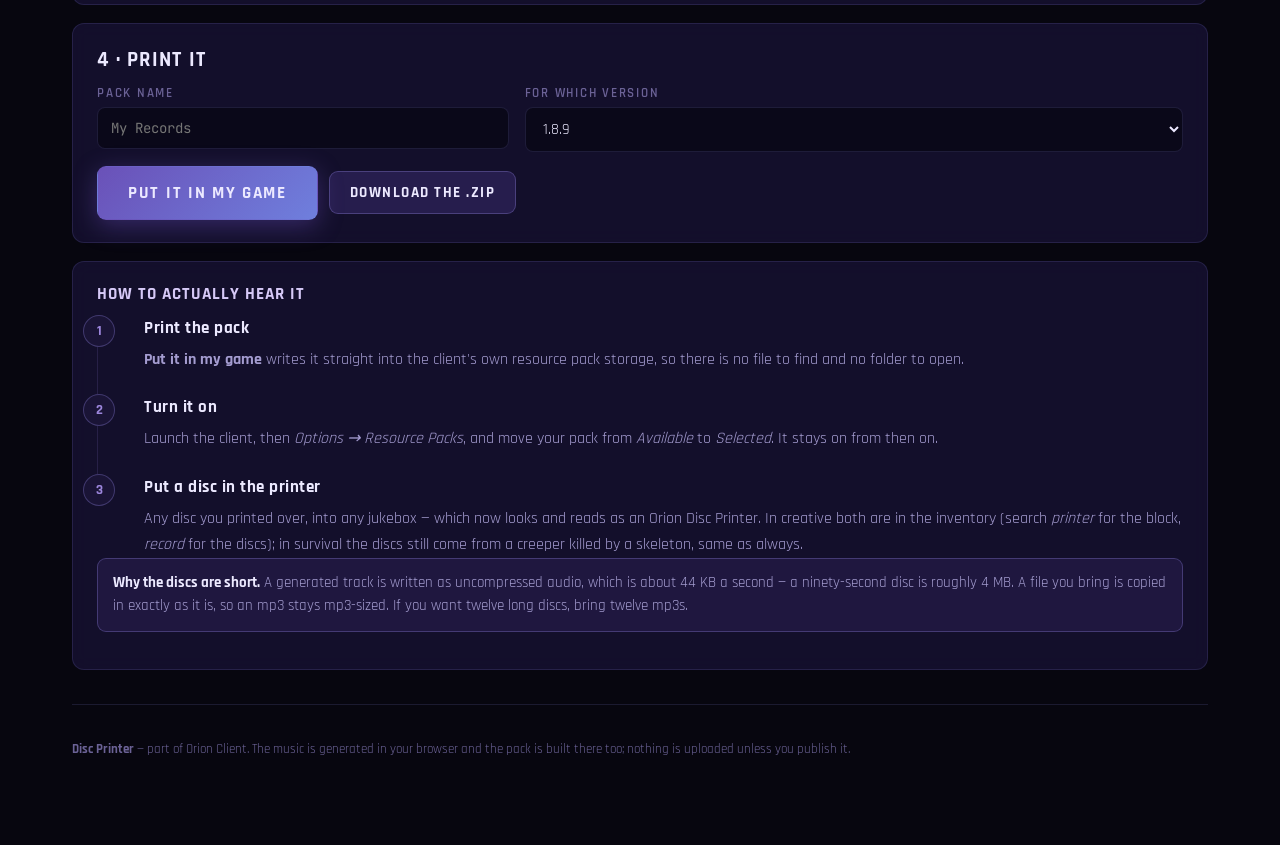
==== commit 2ee79ab8: "Fix the server advice, move the tools into the store, add the printer block FALIX / EAGLERXSERVER. R" ====
--- a/orion/discs/index.html
+++ b/orion/discs/index.html
@@ -41,8 +41,8 @@
         yours instead.
       </p>
       <p class="muted" style="margin:10px 0 0">
-        Tracks come from Orion's own music — the same generated soundtrack the rest of this site
-        runs on, written out at record length — or from an audio file you already have.
+        Bring an audio file you already have, or have one generated here. It also comes with the
+        printer as a block you can place: the jukebox, reskinned and renamed.
       </p>
     </div>
     <div class="hero-art"><canvas id="hero-disc" width="16" height="16" aria-hidden="true"></canvas></div>
@@ -55,14 +55,18 @@
     <h2>1 · Make a track</h2>
 
     <div class="press-tabs" id="press-tabs">
-      <button class="chip on" data-src="gen">Orion music</button>
-      <button class="chip" data-src="file">A file of my own</button>
+      <button class="chip on" data-src="file">An audio file I have</button>
+      <button class="chip" data-src="gen">Generate one</button>
     </div>
 
     <!-- generated -->
-    <div id="src-gen">
-      <p class="lede">Pick a mood and press <strong>Render</strong>. Nothing is uploaded — the music is
-      made in this tab.</p>
+    <div id="src-gen" style="display:none">
+      <p class="lede">
+        A synthesiser, not a library: pick a mood and it writes a track from scratch in this tab.
+        It is the same generated soundtrack engine that
+        <a href="../../" target="_blank" rel="noopener">SMASHFORGE</a> runs on, stretched out to
+        record length. Nothing is uploaded and nothing is fetched.
+      </p>
       <div class="moods" id="moods"></div>
 
       <div class="form-grid">
@@ -84,11 +88,18 @@
     </div>
 
     <!-- brought in -->
-    <div id="src-file" style="display:none">
+    <div id="src-file">
       <p class="lede">
         Any audio file the browser can play: mp3, ogg, wav, m4a. It is checked by actually
-        decoding it, which is what the game will do too, so if it passes here it plays there.
-      </p>
+        decoding it, which is what the game will do too, so if it passes here it plays there,
+        and it goes into the pack unchanged so it stays its original size.
+      </p>
+      <div class="note">
+        <strong>A song from YouTube cannot become a disc.</strong> Orion Music plays through
+        YouTube's own player, which never hands the audio to the page — and the YouTube API has
+        no endpoint that returns a sound file. So there is no way for this to take a link and
+        make a record out of it. If you have the track as a file, drop it in here.
+      </div>
       <div id="drop" class="drop">
         <input type="file" id="file" accept="audio/*,.mp3,.ogg,.wav,.m4a,.flac" hidden>
         <p class="drop-main">Drop an audio file here</p>
@@ -125,9 +136,45 @@
     <div class="slot-grid" id="slots"></div>
   </div>
 
+  <!-- ========================== the printer block ========================== -->
+  <div class="card">
+    <h2>3 · The printer, as a block</h2>
+    <p class="lede">
+      A machine to put the records in. This turns every jukebox into an Orion Disc Printer —
+      new look, new name — so there is a printer in the world that plays what you printed.
+    </p>
+
+    <label class="checkline">
+      <input type="checkbox" id="f-block" checked>
+      <span><strong>Put the printer block in the pack.</strong> It replaces the jukebox's
+      texture and its name. Every jukebox becomes one, including any already placed in your
+      worlds.</span>
+    </label>
+
+    <div class="block-row" id="block-row">
+      <div class="block-art">
+        <canvas id="block-top" width="16" height="16" title="the top face"></canvas>
+        <canvas id="block-side" width="16" height="16" title="the sides"></canvas>
+      </div>
+      <div>
+        <label class="field" style="max-width:320px">
+          <span>What it is called in game</span>
+          <input type="text" id="f-block-name" maxlength="32" value="Orion Disc Printer" autocomplete="off">
+        </label>
+        <div class="note" style="margin-top:14px">
+          <strong>It is a reskin, not a new block.</strong> A resource pack can change what a
+          block looks like and what it is called, and nothing else — a genuinely new block is
+          code, and this client is signed, so there is nowhere to put code. The jukebox is
+          already the machine that plays records, so it is the one dressed up. It behaves
+          exactly like a jukebox: right-click with a disc, right-click again to eject.
+        </div>
+      </div>
+    </div>
+  </div>
+
   <!-- ============================== printing ============================== -->
   <div class="card">
-    <h2>3 · Print it</h2>
+    <h2>4 · Print it</h2>
 
     <div class="form-grid">
       <label class="field">
@@ -171,9 +218,13 @@
         <em>Available</em> to <em>Selected</em>. It stays on from then on.</p>
       </li>
       <li>
-        <h4>Put a disc in a jukebox</h4>
-        <p>Any music disc you printed over. In creative the discs are in the Miscellaneous tab;
-        in survival they come from a creeper killed by a skeleton, same as always.</p>
+        <h4>Put a disc in the printer</h4>
+        <p>
+          Any disc you printed over, into any jukebox — which now looks and reads as an Orion
+          Disc Printer. In creative both are in the inventory (search <em>printer</em> for the
+          block, <em>record</em> for the discs); in survival the discs still come from a creeper
+          killed by a skeleton, same as always.
+        </p>
       </li>
     </ol>
     <div class="note">
--- a/orion/css/orion.css
+++ b/orion/css/orion.css
@@ -459,3 +459,12 @@
 }
 .chip:hover { color: var(--txt); border-color: var(--lilac); }
 .chip.on { color: var(--txt); background: rgba(106,81,184,0.4); border-color: var(--line2); }
+
+/* ------------------------------------------------------------- wss helper
+   Generated config and commands, each with its own copy button. */
+.wss-h {
+  margin: 20px 0 8px; font-size: 12.5px; letter-spacing: 0.12em;
+  text-transform: uppercase; color: var(--txt3); font-weight: 600;
+}
+#wss-out .code { margin-bottom: 10px; }
+#wss-out .note { margin-top: 14px; }
--- a/orion/discs/discs.css
+++ b/orion/discs/discs.css
@@ -90,3 +90,13 @@
 @media (prefers-reduced-motion: reduce) { .spinner { animation-duration: 2.4s; } }
 
 .filelist { font-family: var(--mono); font-size: 12px; color: var(--txt3); margin-top: 10px; line-height: 1.7; }
+
+/* ------------------------------------------------------- the printer block */
+.block-row { display: grid; grid-template-columns: 116px minmax(0,1fr); gap: 18px; align-items: start; margin-top: 16px; }
+.block-art { display: grid; gap: 8px; }
+.block-art canvas {
+  width: 100%; image-rendering: pixelated; display: block;
+  border: 1px solid var(--line); border-radius: 8px; background: #07060f;
+}
+.block-row.off { opacity: 0.4; pointer-events: none; }
+@media (max-width: 620px) { .block-row { grid-template-columns: 1fr; } .block-art { grid-template-columns: 1fr 1fr; } }
